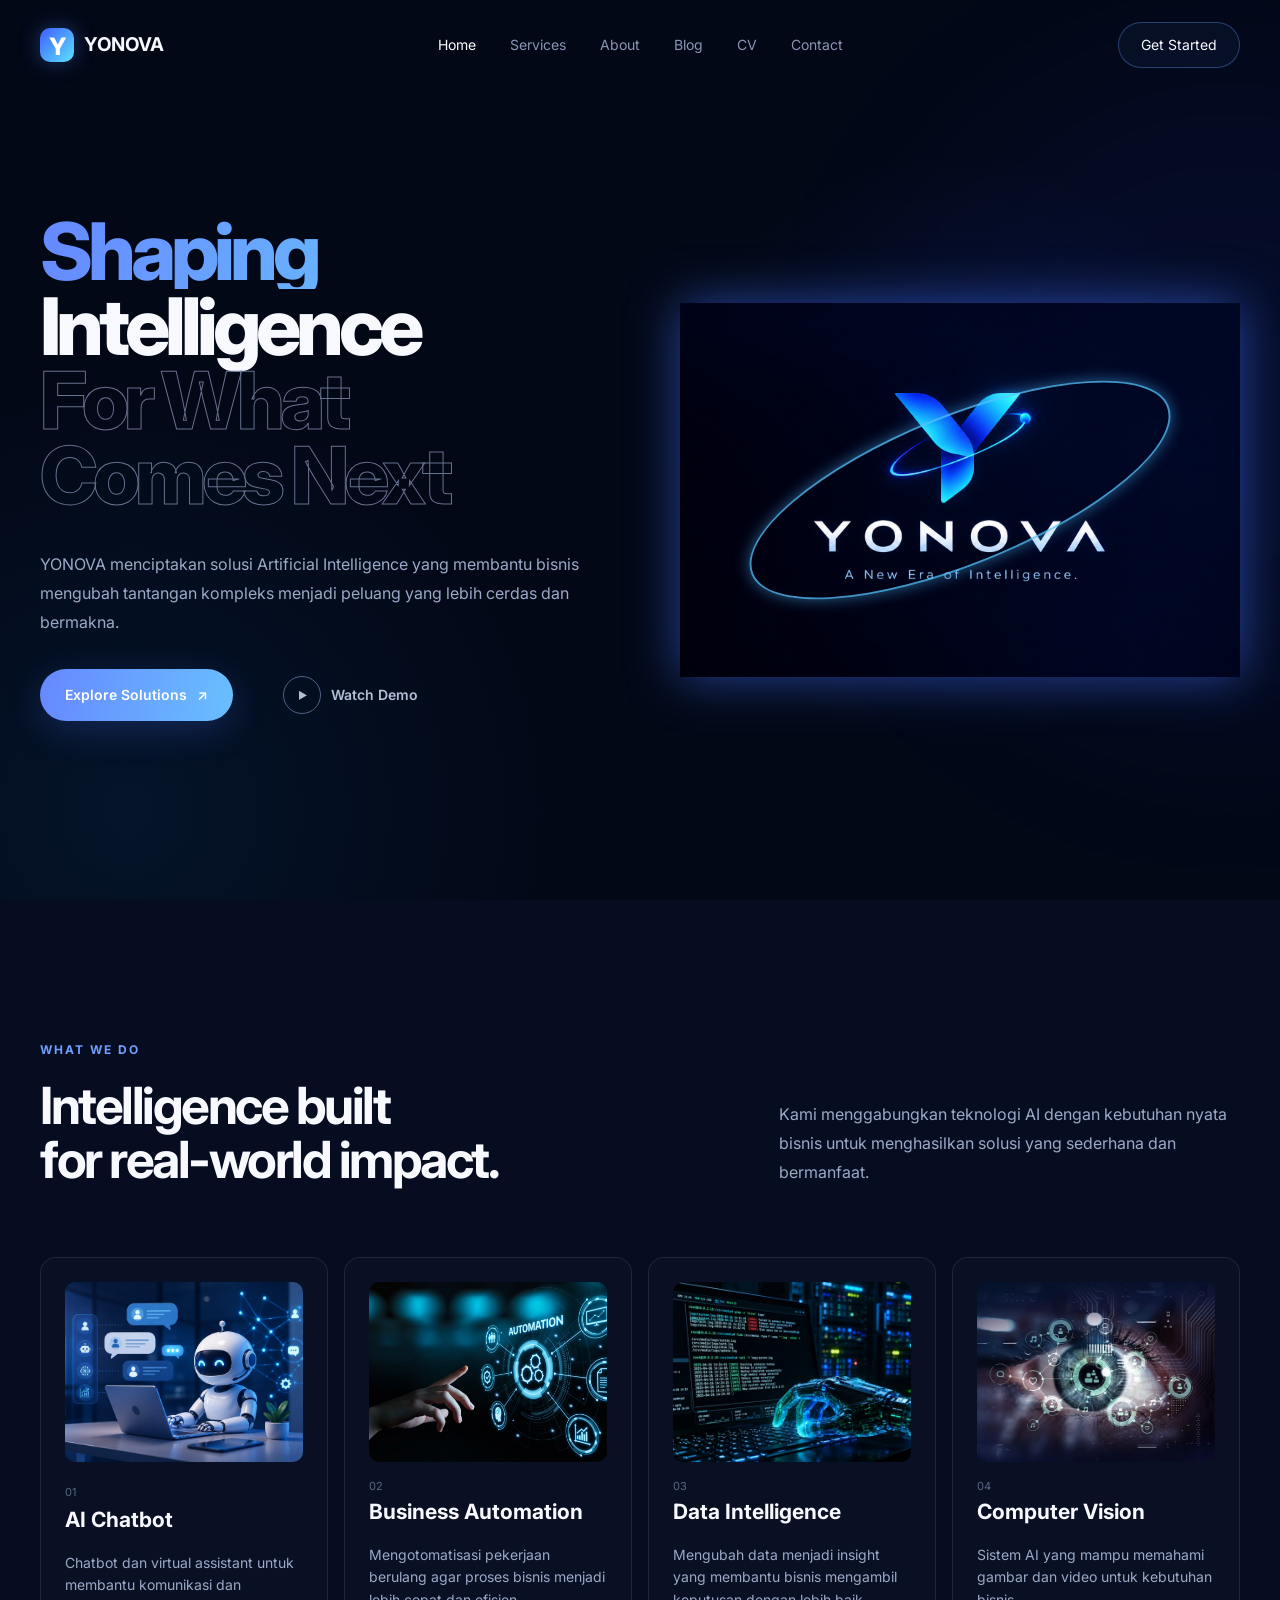
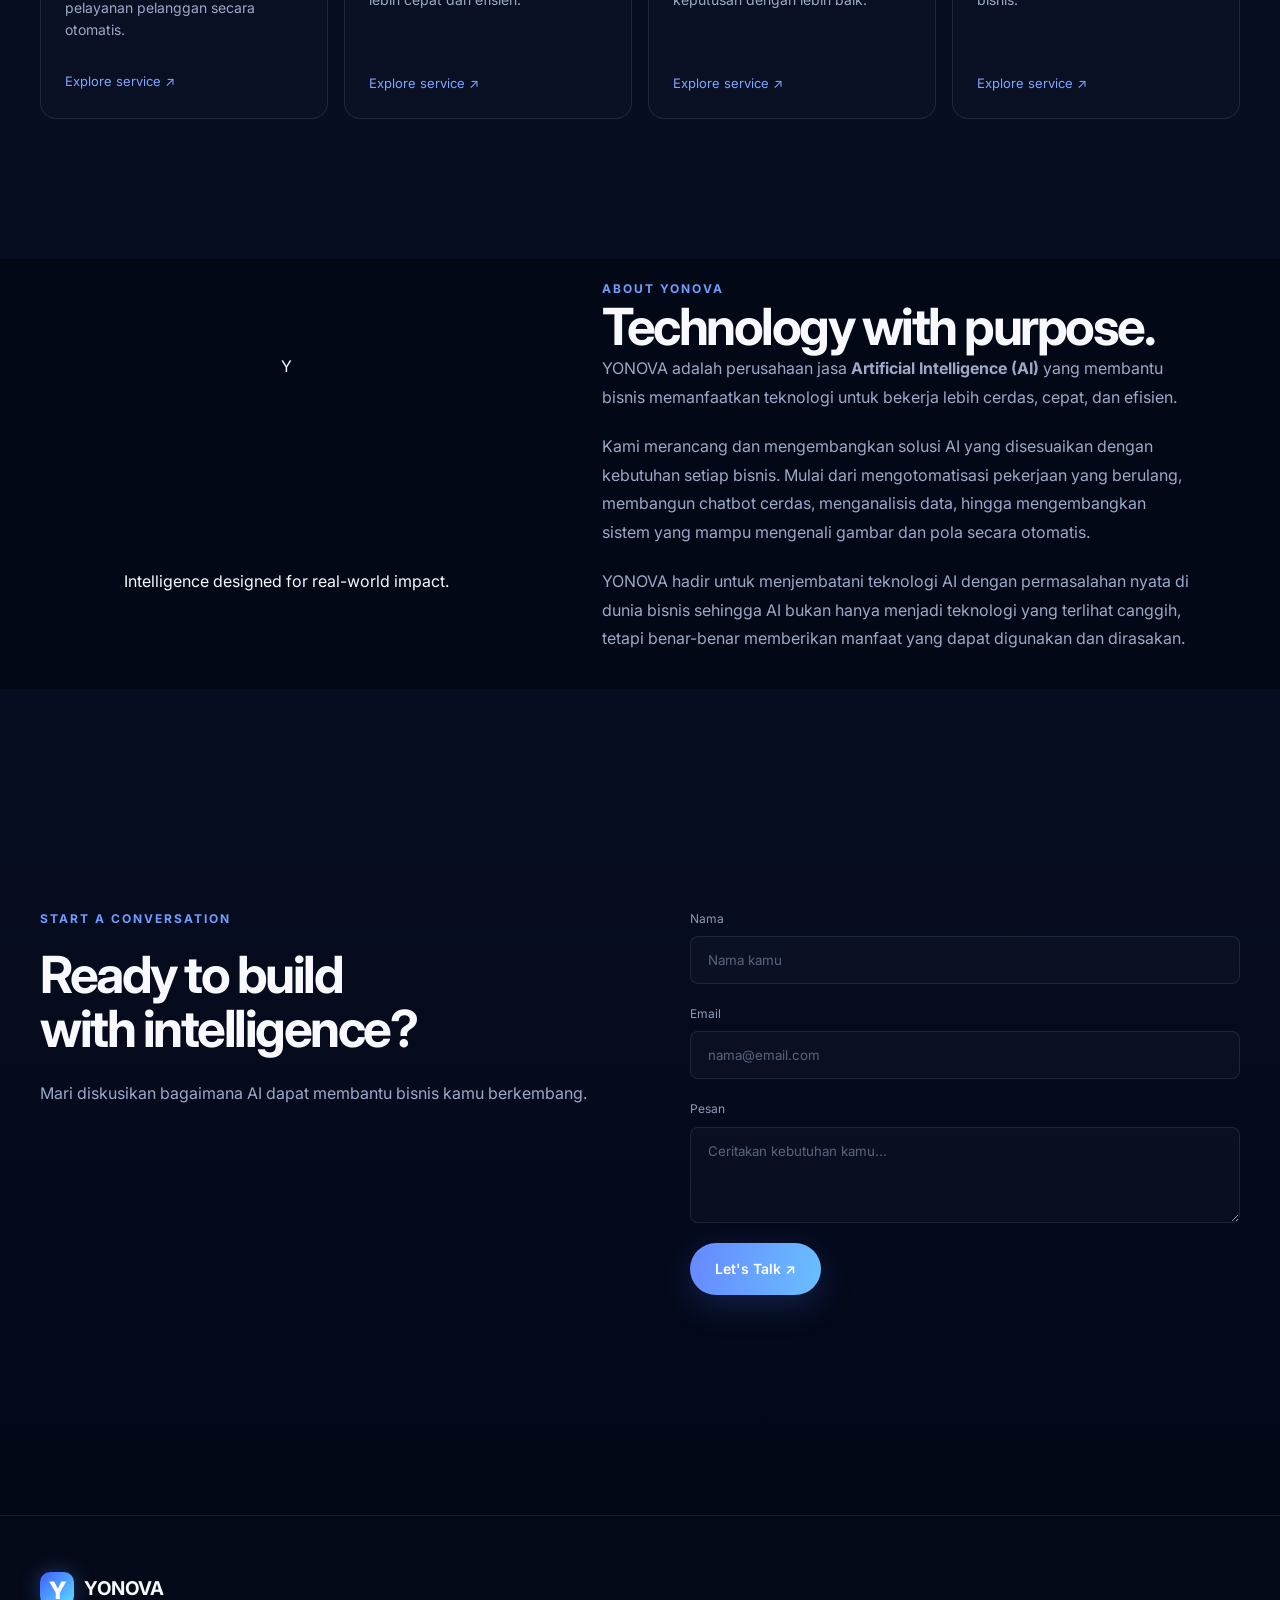
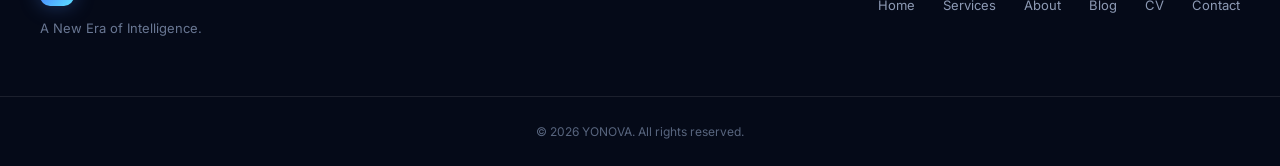
==== index.html @ 2d30fea6 "initial commit" ====
<!DOCTYPE html>
<html lang="id">
<head>
    <meta charset="UTF-8">
    <meta name="viewport" content="width=device-width, initial-scale=1.0">

    <title>YONOVA — A New Era of Intelligence</title>

    <meta 
        name="description"
        content="YONOVA menghadirkan solusi Artificial Intelligence untuk bisnis yang lebih cerdas, adaptif, dan efisien."
    >

    <!-- Google Font -->
    <link rel="preconnect" href="https://fonts.googleapis.com">
    <link rel="preconnect" href="https://fonts.gstatic.com" crossorigin>

    <link
        href="https://fonts.googleapis.com/css2?family=Inter:wght@400;500;600;700;800&display=swap"
        rel="stylesheet"
    >

    <!-- External CSS -->
    <link rel="stylesheet" href="assets/css/style.css">
</head>


<body>

    <!-- =========================
         NAVBAR
    ========================== -->
    <header class="navbar-wrapper">

        <nav class="navbar">

            <!-- Brand -->
            <a href="index.html" class="brand">

                <span class="brand-logo">Y</span>

                <span class="brand-name">
                    YONOVA
                </span>

            </a>


            <!-- Navigation -->
            <div class="nav-links">

                <a href="#home" class="active">
                    Home
                </a>

                <a href="#layanan">
                    Services
                </a>

                <a href="#tentang">
                    About
                </a>

                <a href="blog.html">
                    Blog
                </a>

                <a href="cv.html">
                    CV
                </a>

                <a href="#kontak">
                    Contact
                </a>

            </div>


            <!-- Navbar CTA -->
            <a href="#kontak" class="nav-button">
                Get Started
            </a>

        </nav>

    </header>



    <!-- =========================
         MAIN
    ========================== -->
    <main>


        <!-- =========================
             HERO
        ========================== -->
        <section id="home" class="hero">

            <div class="hero-container">


                <!-- LEFT CONTENT -->
                <div class="hero-content">

                    <div class="eyebrow">
                    </div>

                    <h1 class="hero-title">

                        <span class="gradient-text">
                            Shaping
                        </span>

                        <span class="solid-text">
                            Intelligence
                        </span>

                        <span class="outline-text">
                            For What
                        </span>

                        <span class="outline-text">
                            Comes Next
                        </span>

                    </h1>


                    <p class="hero-description">

                        YONOVA menciptakan solusi Artificial Intelligence
                        yang membantu bisnis mengubah tantangan kompleks
                        menjadi peluang yang lebih cerdas dan bermakna.

                    </p>


                    <!-- BUTTONS -->
                    <div class="hero-buttons">

                        <a href="#layanan" class="button button-primary">

                            Explore Solutions

                            <span>↗</span>

                        </a>


                        <a href="#tentang" class="button button-secondary">

                            <span class="play-circle">
                                ▶
                            </span>

                            Watch Demo

                        </a>

                    </div>


                    <!-- Small info -->
                    <div class="hero-bottom-info">

                    </div>

                </div>



                <!-- RIGHT VISUAL -->
                <div class="hero-visual">

                    <!-- Glow -->
                    <div class="visual-glow"></div>


                    <!-- Logo image -->
                    <div class="logo-container">

                        <img
                            src="assets/img/logo-yonova.png"
                            alt="YONOVA Logo"
                            class="hero-logo"
                        >

                    </div>


                    <!-- Orbit -->
                    <div class="orbit"></div>


                    <!-- Floating lights -->
                    <span class="light light-one"></span>
                    <span class="light light-two"></span>
                    <span class="light light-three"></span>

                </div>

            </div>

        </section>



        <!-- =========================
             SERVICES
        ========================== -->
        <section id="layanan" class="services section">

            <div class="section-container">


                <div class="section-header">

                    <div>

                        <p class="section-label">
                            WHAT WE DO
                        </p>

                        <h2>
                            Intelligence built<br>
                            for real-world impact.
                        </h2>

                    </div>


                    <p class="section-description">

                        Kami menggabungkan teknologi AI dengan
                        kebutuhan nyata bisnis untuk menghasilkan
                        solusi yang sederhana dan bermanfaat.

                    </p>

                </div>



                <div class="services-grid">


<!-- CARD 01: AI Chatbot -->
<article class="service-card">
    <div class="card-image">
        <img src="assets/img/chatbot.jpg" alt="AI Chatbot">
        <span class="card-number">01</span>
    </div>

    <div class="card-body">
  
        <h3>AI Chatbot</h3>
        <p>
            Chatbot dan virtual assistant untuk membantu komunikasi dan pelayanan pelanggan secara otomatis.
        </p>
        <a href="#kontak">Explore service ↗</a>
    </div>
</article>


                    <!-- CARD -->
                    <article class="service-card">
                        <div class="card-image"></div>
                        <img src="assets/img/Automation.jpg" alt="Business Automation">
                        <span class="card-number">
                            02
                        </span>

                        <h3>
                            Business Automation
                        </h3>

                        <p>
                            Mengotomatisasi pekerjaan berulang
                            agar proses bisnis menjadi lebih
                            cepat dan efisien.
                        </p>

                        <a href="#kontak">
                            Explore service ↗
                        </a>

                    </article>



                    <!-- CARD -->
                    <article class="service-card">
                        <div class="card-image"></div>
                        <img src="assets/img/datainteligent.jpg" alt="Data Intelligence">
                        <span class="card-number">
                            03
                        </span>

                        <h3>
                            Data Intelligence
                        </h3>

                        <p>
                            Mengubah data menjadi insight yang
                            membantu bisnis mengambil keputusan
                            dengan lebih baik.
                        </p>

                        <a href="#kontak">
                            Explore service ↗
                        </a>

                    </article>



                    <!-- CARD -->
                    <article class="service-card">
<div class="card-image"></div>
                        <img src="assets/img/Computer Vision.jpg" alt="Computer Vision">
                        <span class="card-number">
                            04
                        </span>

                        <h3>
                            Computer Vision
                        </h3>

                        <p>
                            Sistem AI yang mampu memahami gambar
                            dan video untuk kebutuhan bisnis.
                        </p>

                        <a href="#kontak">
                            Explore service ↗
                        </a>

                    </article>

                </div>

            </div>

        </section>



        <!-- ==================== ABOUT YONOVA ==================== -->
<section class="about-section" id="tentang">
    <div class="container about-container">

        <!-- Logo YONOVA -->
        <div class="about-visual">
            <div class="about-logo">
                <span>Y</span>

                <!-- Orbit -->
                <div class="logo-orbit"></div>

                <!-- Glowing dots -->
                <div class="orbit-dot dot-one"></div>
                <div class="orbit-dot dot-two"></div>
            </div>

            <p class="about-caption">
                Intelligence designed for real-world impact.
            </p>
        </div>

        <!-- Content -->
        <div class="about-content">

            <span class="section-label">
                ABOUT YONOVA
            </span>

            <h2>
                Technology with
                <span>purpose.</span>
            </h2>

            <p class="about-lead">
                YONOVA adalah perusahaan jasa
                <strong>Artificial Intelligence (AI)</strong>
                yang membantu bisnis memanfaatkan teknologi untuk
                bekerja lebih cerdas, cepat, dan efisien.
            </p>

            <p>
                Kami merancang dan mengembangkan solusi AI yang disesuaikan
                dengan kebutuhan setiap bisnis. Mulai dari mengotomatisasi
                pekerjaan yang berulang, membangun chatbot cerdas,
                menganalisis data, hingga mengembangkan sistem yang mampu
                mengenali gambar dan pola secara otomatis.
            </p>

            <p>
                YONOVA hadir untuk menjembatani teknologi AI dengan
                permasalahan nyata di dunia bisnis sehingga AI bukan hanya
                menjadi teknologi yang terlihat canggih, tetapi benar-benar
                memberikan manfaat yang dapat digunakan dan dirasakan.
            </p>

           
            </div>

        </div>

    </div>
</section>


        <!-- =========================
             CONTACT
        ========================== -->
        <section id="kontak" class="contact section">

            <div class="contact-container">


                <div class="contact-text">

                    <p class="section-label">
                        START A CONVERSATION
                    </p>

                    <h2>
                        Ready to build<br>
                        with intelligence?
                    </h2>

                    <p>
                        Mari diskusikan bagaimana AI dapat
                        membantu bisnis kamu berkembang.
                    </p>

                </div>



                <form class="contact-form">


                    <div class="form-group">

                        <label for="nama">
                            Nama
                        </label>

                        <input
                            type="text"
                            id="nama"
                            placeholder="Nama kamu"
                            required
                        >

                    </div>


                    <div class="form-group">

                        <label for="email">
                            Email
                        </label>

                        <input
                            type="email"
                            id="email"
                            placeholder="nama@email.com"
                            required
                        >

                    </div>


                    <div class="form-group">

                        <label for="pesan">
                            Pesan
                        </label>

                        <textarea
                            id="pesan"
                            rows="4"
                            placeholder="Ceritakan kebutuhan kamu..."
                            required
                        ></textarea>

                    </div>


                    <button
                        type="submit"
                        class="button button-primary"
                    >
                        Let's Talk ↗
                    </button>

                </form>

            </div>

        </section>

    </main>



    <!-- =========================
         FOOTER
    ========================== -->
    <footer class="footer">

        <div class="footer-container">


            <div class="footer-brand">

                <a href="#home" class="brand">

                    <span class="brand-logo">
                        Y
                    </span>

                    <span class="brand-name">
                        YONOVA
                    </span>

                </a>

                <p>
                    A New Era of Intelligence.
                </p>

            </div>



            <div class="footer-links">

                <a href="#home">Home</a>

                <a href="#layanan">Services</a>

                <a href="#tentang">About</a>

                <a href="blog.html">Blog</a>

                <a href="cv.html">CV</a>

                <a href="#kontak">Contact</a>

            </div>

        </div>


        <div class="copyright">

            © 2026 YONOVA. All rights reserved.

        </div>

    </footer>

</body>
</html>
---- assets/css/style.css ----
/* =========================================
   YONOVA
   Main stylesheet
========================================= */


/* =========================================
   VARIABLES
========================================= */

:root {

    --bg-main: #030817;
    --bg-secondary: #070d21;
    --bg-card: #080f25;

    --text-main: #f7f9ff;
    --text-secondary: #9ba9c7;
    --text-muted: #667492;

    --blue: #6d8cff;
    --cyan: #65dfff;

    --border: rgba(255, 255, 255, 0.09);

    --gradient:
        linear-gradient(
            120deg,
            #6485ff 0%,
            #76dfff 100%
        );

    --container: 1280px;

}


/* =========================================
   RESET
========================================= */

* {
    margin: 0;
    padding: 0;
    box-sizing: border-box;
}


html {
    scroll-behavior: smooth;
}


body {

    font-family: "Inter", sans-serif;

    background: var(--bg-main);

    color: var(--text-main);

    line-height: 1.6;

    overflow-x: hidden;

}


a {
    color: inherit;
    text-decoration: none;
}


img {
    display: block;
    max-width: 100%;
}


button,
input,
textarea {
    font-family: inherit;
}



/* =========================================
   NAVBAR
========================================= */

.navbar-wrapper {

    position: absolute;

    top: 0;
    left: 0;

    width: 100%;

    z-index: 100;

}


.navbar {

    width: min(
        calc(100% - 80px),
        var(--container)
    );

    margin: auto;

    height: 90px;

    display: flex;

    align-items: center;

    justify-content: space-between;

}


/* Brand */

.brand {

    display: flex;

    align-items: center;

    gap: 10px;

}


.brand-logo {

    width: 34px;
    height: 34px;

    display: grid;

    place-items: center;

    border-radius: 10px;

    font-size: 24px;

    font-weight: 800;

    color: white;

    background:
        linear-gradient(
            135deg,
            #405cff,
            #5ce2ff
        );

    box-shadow:
        0 0 20px rgba(80, 140, 255, 0.35);

}


.brand-name {

    font-size: 19px;

    font-weight: 700;

    letter-spacing: -0.5px;

}


/* Navigation */

.nav-links {

    display: flex;

    align-items: center;

    gap: 34px;

}


.nav-links a {

    color: #8996b3;

    font-size: 14px;

    transition: 0.3s ease;

}


.nav-links a:hover,
.nav-links a.active {

    color: white;

}


/* Navbar button */

.nav-button {

    padding: 11px 22px;

    border: 1px solid rgba(
        105,
        155,
        255,
        0.35
    );

    border-radius: 30px;

    font-size: 14px;

    background:
        rgba(72, 105, 180, 0.08);

    transition: 0.3s ease;

}


.nav-button:hover {

    background: rgba(
        92,
        139,
        255,
        0.18
    );

    border-color: var(--blue);

}



/* =========================================
   HERO
========================================= */

.hero {

    min-height: 100vh;

    position: relative;

    overflow: hidden;

    background:

        radial-gradient(
            circle at 75% 50%,
            rgba(55, 85, 255, 0.13),
            transparent 28%
        ),

        radial-gradient(
            circle at 10% 90%,
            rgba(20, 160, 255, 0.08),
            transparent 30%
        ),

        var(--bg-main);

}


.hero::before {

    content: "";

    position: absolute;

    width: 600px;
    height: 600px;

    right: -250px;
    top: 100px;

    background: rgba(
        39,
        69,
        255,
        0.08
    );

    filter: blur(100px);

    border-radius: 50%;

}


.hero-container {

    width: min(
        calc(100% - 80px),
        var(--container)
    );

    min-height: 100vh;

    margin: auto;

    display: grid;

    grid-template-columns:
        1.05fr
        0.95fr;

    align-items: center;

    gap: 40px;

    padding-top: 80px;

}


/* =========================================
   HERO TEXT
========================================= */

.hero-content {

    position: relative;

    z-index: 2;

}


.eyebrow {

    display: flex;

    align-items: center;

    gap: 12px;

    margin-bottom: 25px;

    color: #73a2ff;

    font-size: 12px;

    font-weight: 700;

    letter-spacing: 2.5px;

}


.eyebrow-line {

    width: 24px;

    height: 2px;

    background: var(--cyan);

    box-shadow:
        0 0 10px var(--cyan);

}


.hero-title {

    display: flex;

    flex-direction: column;

    font-size: clamp(
        58px,
        6.2vw,
        96px
    );

    line-height: 0.94;

    letter-spacing: -5px;

    font-weight: 800;

}


.hero-title span {

    display: block;

}


/* Gradient text */

.gradient-text {

    background:
        linear-gradient(
            110deg,
            #6687ff,
            #6bdfff
        );

    -webkit-background-clip: text;

    background-clip: text;

    color: transparent;

}


.solid-text {

    color: #f7f9ff;

}


.outline-text {

    color: transparent;

    -webkit-text-stroke:
        1px #65728e;

}


/* Description */

.hero-description {

    max-width: 560px;

    margin-top: 38px;

    color: var(--text-secondary);

    font-size: 16px;

    line-height: 1.8;

}


/* Buttons */

.hero-buttons {

    display: flex;

    align-items: center;

    gap: 25px;

    margin-top: 32px;

}


.button {

    display: inline-flex;

    align-items: center;

    justify-content: center;

    gap: 10px;

    min-height: 52px;

    padding: 0 25px;

    border-radius: 30px;

    font-size: 14px;

    font-weight: 600;

    transition: 0.3s ease;

}


.button-primary {

    color: white;

    background:
        linear-gradient(
            100deg,
            #6688ff,
            #69bfff
        );

    box-shadow:
        0 10px 35px rgba(
            68,
            116,
            255,
            0.22
        );

}


.button-primary:hover {

    transform: translateY(-3px);

    box-shadow:
        0 15px 45px rgba(
            68,
            116,
            255,
            0.4
        );

}


.button-secondary {

    color: #b4bfd6;

}


.button-secondary:hover {

    color: white;

}


.play-circle {

    width: 38px;
    height: 38px;

    display: grid;

    place-items: center;

    border: 1px solid #4f6287;

    border-radius: 50%;

    font-size: 10px;

}


/* Hero bottom info */

.hero-bottom-info {

    display: flex;

    align-items: flex-start;

    gap: 15px;

    margin-top: 70px;

    color: #7584a3;

    font-size: 11px;

    line-height: 1.6;

}


.hero-bottom-info .number {

    color: #73a5ff;

    font-weight: 700;

}



/* =========================================
   HERO VISUAL
========================================= */

.hero-visual {

    position: relative;

    min-height: 600px;

    display: grid;

    place-items: center;

}


.visual-glow {

    position: absolute;

    width: 390px;
    height: 390px;

    border-radius: 50%;

    background:
        radial-gradient(
            circle,
            rgba(63, 102, 255, 0.38),
            rgba(48, 212, 255, 0.08) 45%,
            transparent 70%
        );

    filter: blur(12px);

    animation: pulse 5s ease-in-out infinite;

}


@keyframes pulse {

    0%,
    100% {
        transform: scale(0.95);
        opacity: 0.75;
    }

    50% {
        transform: scale(1.08);
        opacity: 1;
    }

}


/* Logo */

.logo-container {

    position: relative;

    width: 560px;

    z-index: 3;

    filter:
        drop-shadow(
            0 0 25px
            rgba(66, 117, 255, 0.55)
        );

}


.hero-logo {

    width: 100%;

    object-fit: contain;

    /*
       Gambar logo kamu sudah memiliki
       background dark sehingga menyatu
       dengan hero.
    */

}


/* Orbit */

.orbit {

    position: absolute;

    width: 450px;
    height: 150px;

    border:
        2px solid
        rgba(86, 197, 255, 0.75);

    border-radius: 50%;

    transform:
        rotate(-22deg);

    box-shadow:
        0 0 15px
        rgba(73, 190, 255, 0.5);

    z-index: 4;

}


.light {

    position: absolute;

    width: 6px;
    height: 6px;

    border-radius: 50%;

    background: #78eaff;

    box-shadow:
        0 0 15px
        #78eaff;

}


.light-one {

    top: 22%;

    right: 15%;

}


.light-two {

    bottom: 22%;

    left: 12%;

}


.light-three {

    top: 38%;

    left: 5%;

}



/* =========================================
   GENERAL SECTION
========================================= */

.section {

    padding: 140px 0;

}


.section-container {

    width: min(
        calc(100% - 80px),
        var(--container)
    );

    margin: auto;

}


.section-label {

    color: #709eff;

    font-size: 12px;

    font-weight: 700;

    letter-spacing: 2px;

    margin-bottom: 20px;

}


.section-header {

    display: grid;

    grid-template-columns: 1fr 0.7fr;

    gap: 80px;

    align-items: end;

    margin-bottom: 70px;

}


.section-header h2,
.about-content h2,
.contact-text h2 {

    font-size: clamp(
        38px,
        4vw,
        58px
    );

    line-height: 1.05;

    letter-spacing: -2.5px;

}


.section-description {

    color: var(--text-secondary);

    line-height: 1.8;

    max-width: 470px;

}



/* =========================================
   SERVICES
========================================= */

.services {

    background: var(--bg-secondary);

}


.services-grid {

    display: grid;

    grid-template-columns:
        repeat(4, 1fr);

    gap: 16px;

}


.service-card {
    position: relative;
    border: 1px solid var(--border);
    border-radius: 16px;
    background: rgba(255, 255, 255, 0.015);
    padding: 24px;
    display: flex;
    flex-direction: column; /* Membuat isi kartu tersusun rapi ke bawah */
    transition: 0.4s ease;
}

.service-card img {
    width: 100%;
    height: 180px;
    object-fit: cover;
    border-radius: 10px;
    margin-bottom: 16px;
}

.service-card:hover {

    transform: translateY(-8px);

    border-color:
        rgba(100, 150, 255, 0.35);

    background:
        rgba(70, 100, 200, 0.05);

}


.card-number {

    color: #586781;

    font-size: 11px;

}


.service-icon {

    margin-top: 70px;

    margin-bottom: 25px;

    color: #72cfff;

    font-size: 30px;

}


.service-card h3 {

    font-size: 21px;

    margin-bottom: 15px;

}


.service-card p {
    color: var(--text-secondary);
    font-size: 14px;
    line-height: 1.6;
    margin-bottom: 20px; /* Memberi ruang agar tidak menempel ke tombol */
}


.service-card a {
    position: static;     /* Hapus absolute agar tidak menabrak */
    margin-top: auto;     /* Otomatis mendorong tombol rapi ke paling bawah */
    color: #7da6ff;
    font-size: 13px;
    display: inline-block;
    padding-top: 10px;
}


/* =========================================
   ABOUT
========================================= */

.about {

    background: var(--bg-main);

}


.about-container {

    width: min(
        calc(100% - 80px),
        1100px
    );

    margin: auto;

    display: grid;

    grid-template-columns: 0.8fr 1.2fr;

    align-items: center;

    gap: 120px;

}


.about-visual {

    position: relative;

    height: 430px;

    display: grid;

    place-items: center;

}


.about-circle {

    position: absolute;

    width: 300px;
    height: 300px;

    border-radius: 50%;

    background:
        radial-gradient(
            circle at 35% 30%,
            #78e8ff,
            #3358ff 45%,
            #08102d 75%
        );

    filter:
        drop-shadow(
            0 0 60px
            rgba(55, 104, 255, 0.45)
        );

}


.about-y {

    position: relative;

    z-index: 2;

    font-size: 180px;

    font-weight: 800;

    color: white;

    text-shadow:
        0 0 40px
        rgba(100, 190, 255, 0.8);

}


.about-content > p:not(.section-label) {

    color: var(--text-secondary);

    line-height: 1.8;

    margin-bottom: 20px;

}


.about-list {

    margin-top: 35px;

    display: flex;

    flex-direction: column;

    gap: 15px;

    color: #bdc8df;

    font-size: 14px;

}


.about-list span {

    display: inline-grid;

    place-items: center;

    width: 22px;
    height: 22px;

    margin-right: 10px;

    border-radius: 50%;

    background: rgba(
        80,
        140,
        255,
        0.15
    );

    color: #79b6ff;

}



/* =========================================
   CONTACT
========================================= */

.contact {

    background:
        linear-gradient(
            180deg,
            var(--bg-secondary),
            #030817
        );

}


.contact-container {

    width: min(
        calc(100% - 80px),
        var(--container)
    );

    margin: auto;

    display: grid;

    grid-template-columns:
        1fr 1fr;

    gap: 100px;

    padding: 80px 0;

}


.contact-text > p:last-child {

    margin-top: 25px;

    color: var(--text-secondary);

}


.contact-form {

    display: flex;

    flex-direction: column;

    gap: 20px;

}


.form-group {

    display: flex;

    flex-direction: column;

    gap: 8px;

}


.form-group label {

    font-size: 12px;

    color: #8e9ab4;

}


.form-group input,
.form-group textarea {

    width: 100%;

    padding: 15px 17px;

    border:
        1px solid var(--border);

    outline: none;

    border-radius: 8px;

    background:
        rgba(255, 255, 255, 0.025);

    color: white;

    resize: vertical;

    transition: 0.3s ease;

}


.form-group input:focus,
.form-group textarea:focus {

    border-color: #638fff;

    box-shadow:
        0 0 0 3px
        rgba(80, 130, 255, 0.08);

}


.form-group input::placeholder,
.form-group textarea::placeholder {

    color: #58657e;

}


.contact-form .button {

    border: none;

    cursor: pointer;

    align-self: flex-start;

}



/* =========================================
   FOOTER
========================================= */

.footer {

    border-top:
        1px solid var(--border);

    background: #050a18;

}


.footer-container {

    width: min(
        calc(100% - 80px),
        var(--container)
    );

    margin: auto;

    min-height: 180px;

    display: flex;

    align-items: center;

    justify-content: space-between;

}


.footer-brand p {

    margin-top: 12px;

    color: #697793;

    font-size: 13px;

}


.footer-links {

    display: flex;

    gap: 28px;

}


.footer-links a {

    color: #8d9ab4;

    font-size: 13px;

    transition: 0.3s;

}


.footer-links a:hover {

    color: white;

}


.copyright {

    padding: 25px;

    border-top:
        1px solid var(--border);

    text-align: center;

    color: #58657e;

    font-size: 12px;

}



/* =========================================
   RESPONSIVE TABLET
========================================= */

@media (max-width: 1000px) {


    .nav-links {

        gap: 18px;

    }


    .hero-container {

        grid-template-columns: 1fr;

        padding-top: 150px;

    }


    .hero-content {

        text-align: center;

    }


    .eyebrow {

        justify-content: center;

    }


    .hero-description {

        margin-left: auto;
        margin-right: auto;

    }


    .hero-buttons {

        justify-content: center;

    }


    .hero-bottom-info {

        justify-content: center;

    }


    .hero-visual {

        min-height: 450px;

    }


    .logo-container {

        width: 480px;

    }


    .services-grid {

        grid-template-columns:
            repeat(2, 1fr);

    }


    .section-header {

        grid-template-columns: 1fr;

        gap: 20px;

    }


    .about-container {

        grid-template-columns: 1fr;

        gap: 50px;

    }


    .contact-container {

        grid-template-columns: 1fr;

        gap: 60px;

    }

}



/* =========================================
   RESPONSIVE MOBILE
========================================= */

@media (max-width: 700px) {


    .navbar {

        width: calc(100% - 40px);

        height: 75px;

    }


    .nav-links {

        display: none;

    }


    .nav-button {

        padding: 9px 16px;

        font-size: 12px;

    }


    .hero-container,
    .section-container,
    .contact-container {

        width: calc(100% - 40px);

    }


    .hero-container {

        padding-top: 120px;

    }


    .hero-title {

        font-size: clamp(
            48px,
            14vw,
            70px
        );

        letter-spacing: -3px;

    }


    .hero-description {

        font-size: 14px;

    }


    .hero-buttons {

        flex-direction: column;

        gap: 10px;

    }


    .hero-visual {

        min-height: 350px;

    }


    .logo-container {

        width: 100%;

        max-width: 400px;

    }


    .orbit {

        width: 320px;
        height: 110px;

    }


    .visual-glow {

        width: 260px;
        height: 260px;

    }


    .section {

        padding: 90px 0;

    }


    .section-header h2,
    .about-content h2,
    .contact-text h2 {

        font-size: 38px;

    }


    .services-grid {

        grid-template-columns: 1fr;

    }


    .service-card {

        min-height: 350px;

    }


    .about-container {

        width: calc(100% - 40px);

    }


    .about-circle {

        width: 240px;
        height: 240px;

    }


    .about-y {

        font-size: 140px;

    }


    .footer-container {

        width: calc(100% - 40px);

        padding: 40px 0;

        flex-direction: column;

        align-items: flex-start;

        gap: 35px;

    }


    .footer-links {

        flex-wrap: wrap;

        gap: 15px 25px;

    }

}
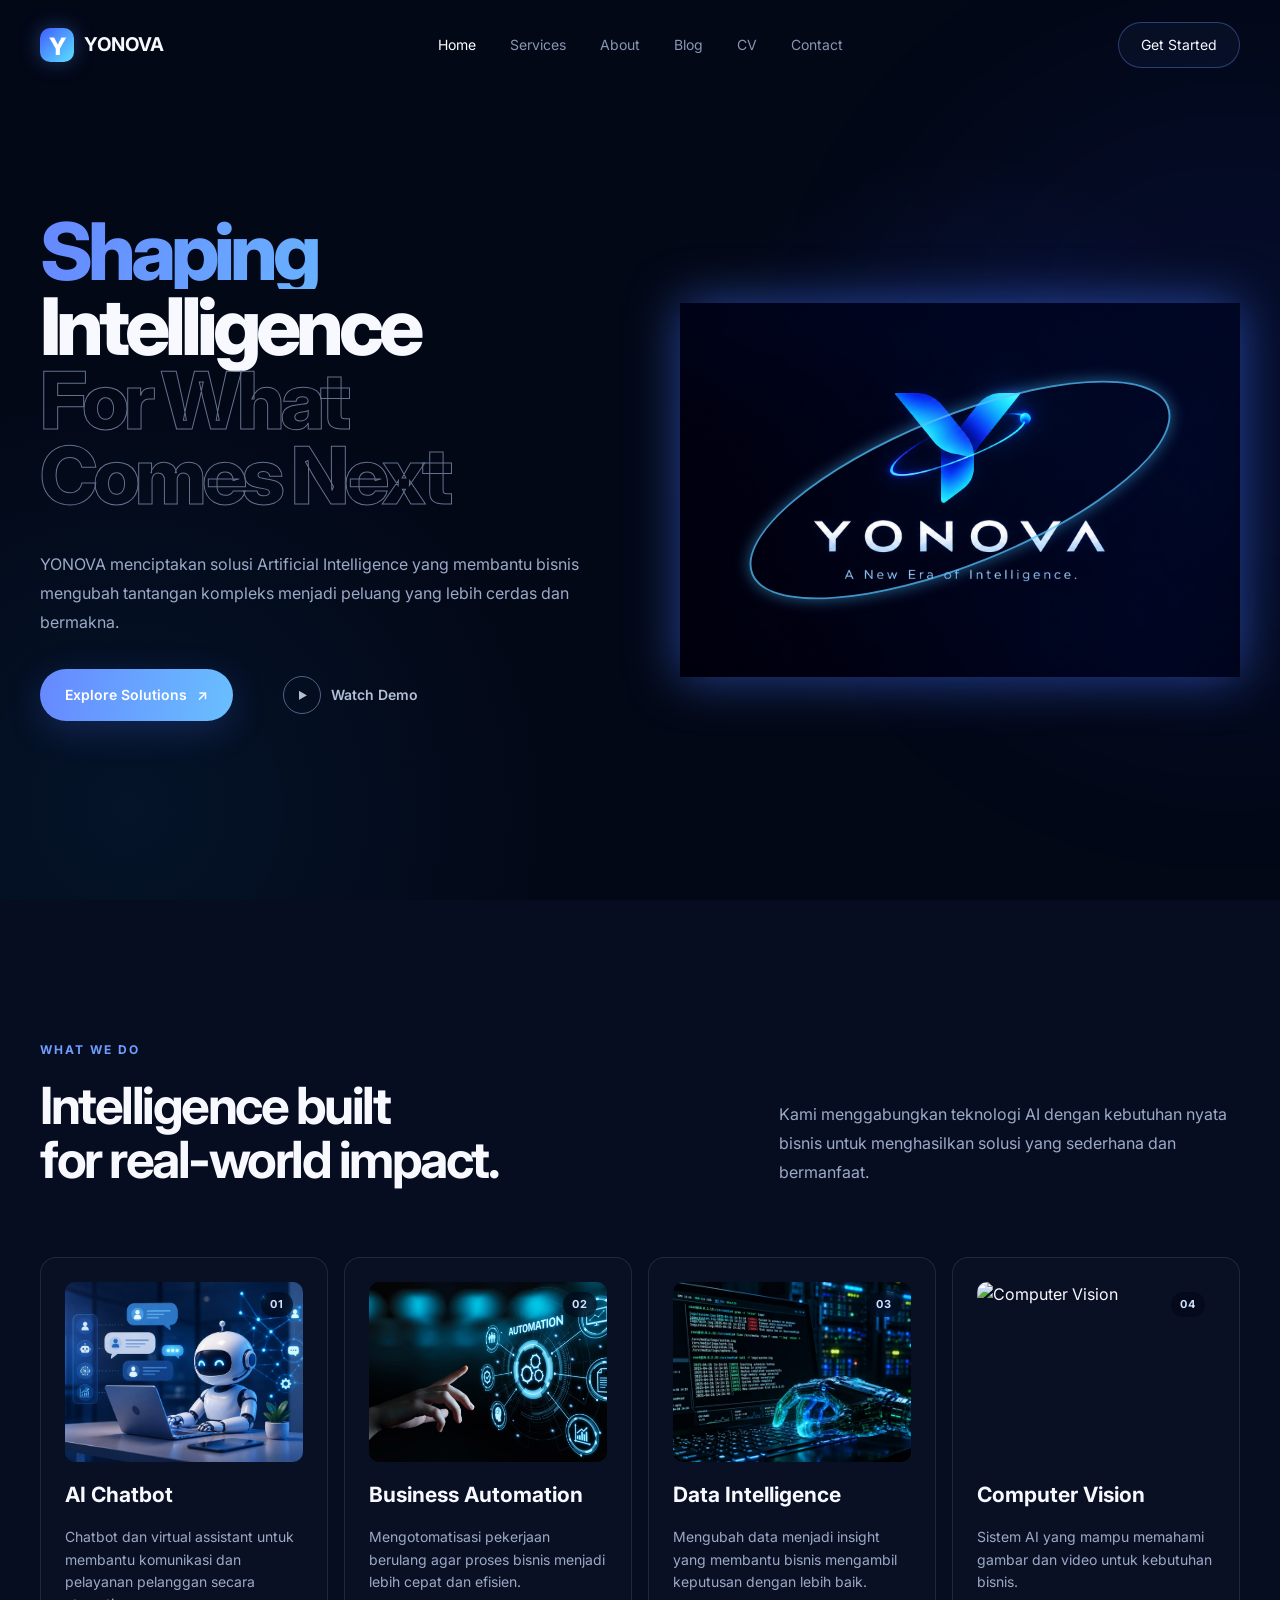
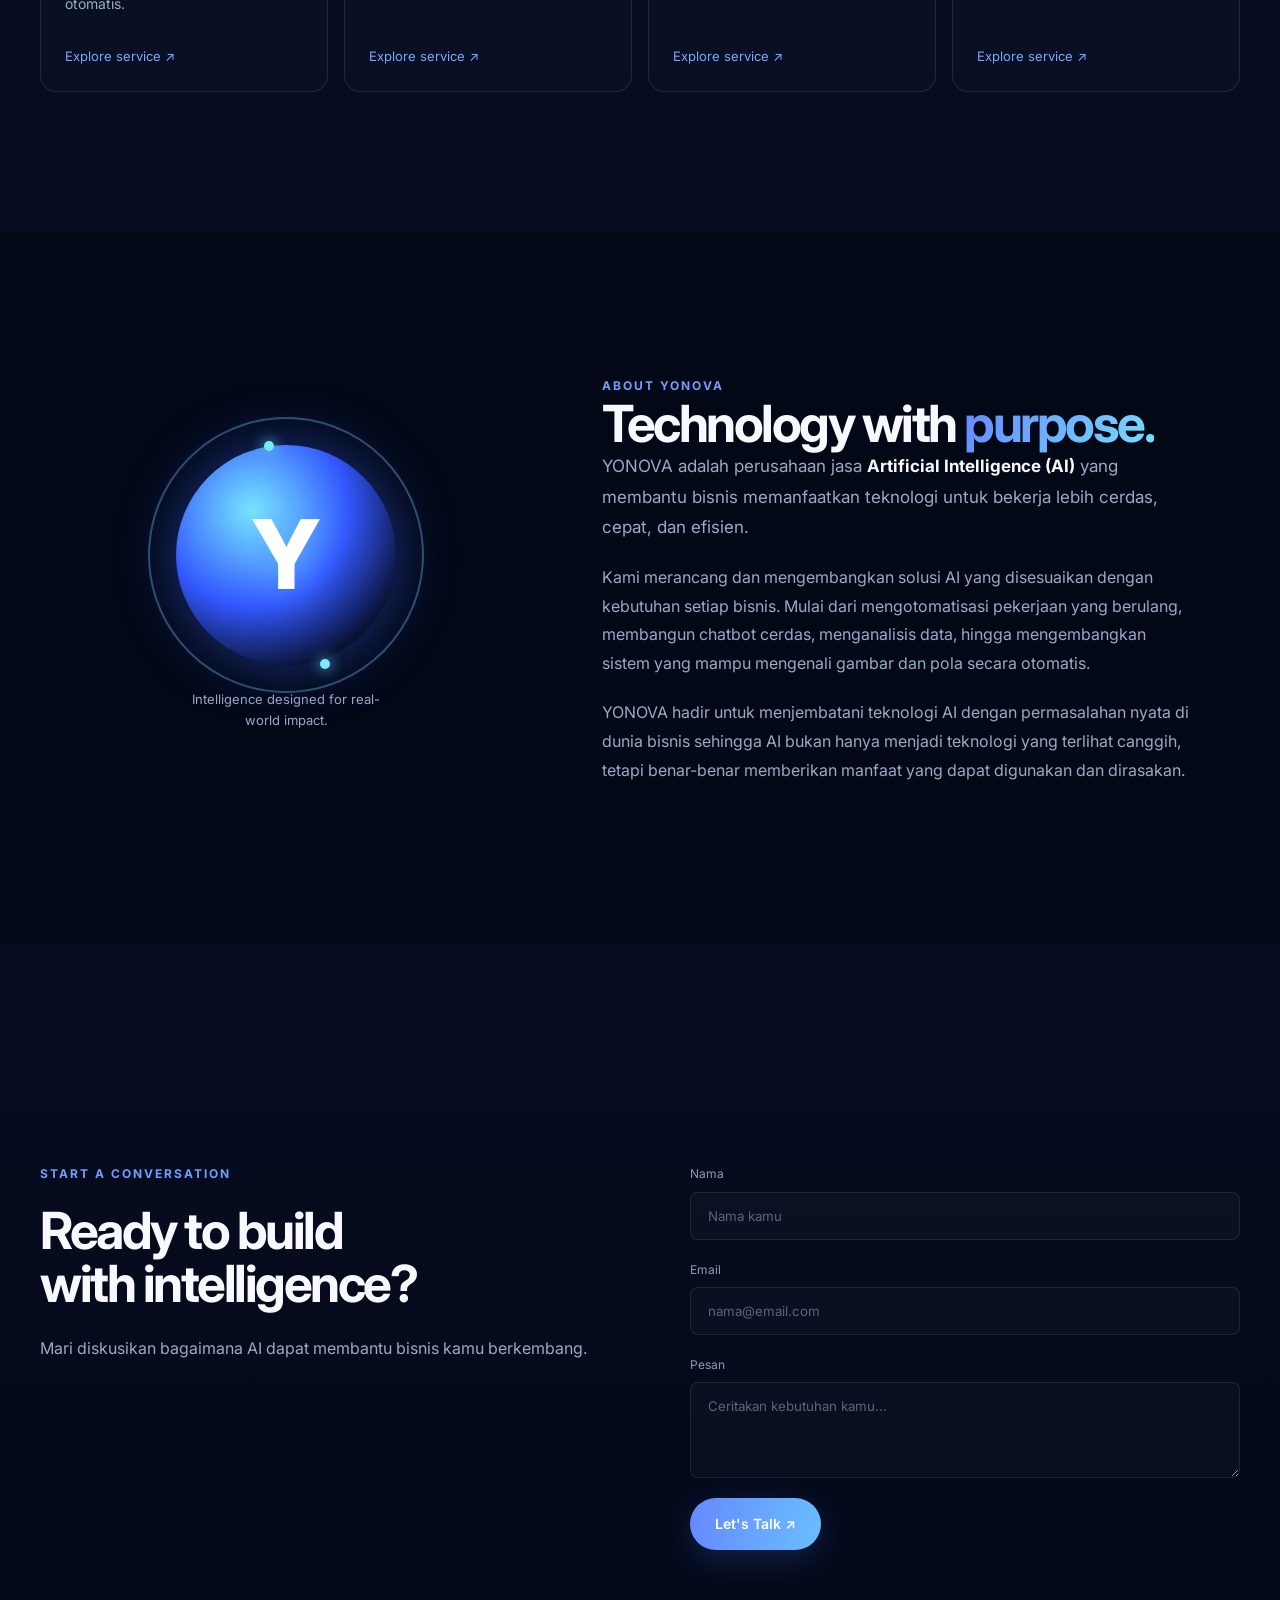
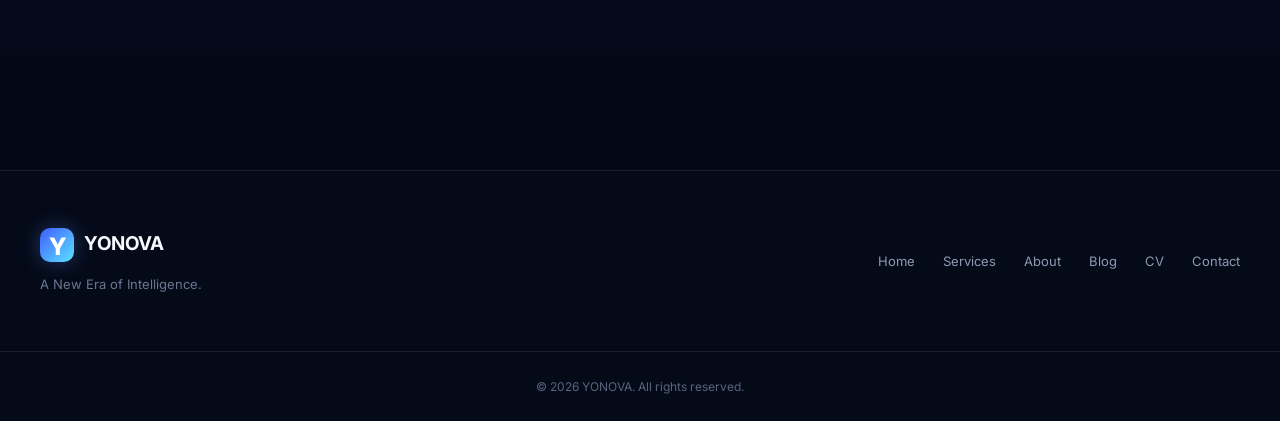
==== commit c9582ef0: "Add YONOVA blog and CV pages" ====
--- a/index.html
+++ b/index.html
@@ -47,7 +47,7 @@
 
 
             <!-- Navigation -->
-            <div class="nav-links">
+            <div class="nav-links" id="navLinks">
 
                 <a href="#home" class="active">
                     Home
@@ -80,6 +80,20 @@
             <a href="#kontak" class="nav-button">
                 Get Started
             </a>
+
+            <!-- Mobile menu toggle -->
+            <button
+                type="button"
+                class="nav-toggle"
+                id="navToggle"
+                aria-label="Buka menu navigasi"
+                aria-expanded="false"
+                aria-controls="navLinks"
+            >
+                <span></span>
+                <span></span>
+                <span></span>
+            </button>
 
         </nav>
 
@@ -246,97 +260,75 @@
                 <div class="services-grid">
 
 
-<!-- CARD 01: AI Chatbot -->
-<article class="service-card">
-    <div class="card-image">
-        <img src="assets/img/chatbot.jpg" alt="AI Chatbot">
-        <span class="card-number">01</span>
-    </div>
-
-    <div class="card-body">
-  
-        <h3>AI Chatbot</h3>
-        <p>
-            Chatbot dan virtual assistant untuk membantu komunikasi dan pelayanan pelanggan secara otomatis.
-        </p>
-        <a href="#kontak">Explore service ↗</a>
-    </div>
-</article>
-
-
-                    <!-- CARD -->
+                    <!-- CARD 01: AI Chatbot -->
                     <article class="service-card">
-                        <div class="card-image"></div>
-                        <img src="assets/img/Automation.jpg" alt="Business Automation">
-                        <span class="card-number">
-                            02
-                        </span>
-
-                        <h3>
-                            Business Automation
-                        </h3>
-
-                        <p>
-                            Mengotomatisasi pekerjaan berulang
-                            agar proses bisnis menjadi lebih
-                            cepat dan efisien.
-                        </p>
-
-                        <a href="#kontak">
-                            Explore service ↗
-                        </a>
-
+                        <div class="card-image">
+                            <img src="assets/img/chatbot.jpg" alt="AI Chatbot">
+                            <span class="card-number">01</span>
+                        </div>
+
+                        <div class="card-body">
+                            <h3>AI Chatbot</h3>
+                            <p>
+                                Chatbot dan virtual assistant untuk membantu
+                                komunikasi dan pelayanan pelanggan secara otomatis.
+                            </p>
+                            <a href="#kontak">Explore service ↗</a>
+                        </div>
                     </article>
 
 
-
-                    <!-- CARD -->
+                    <!-- CARD 02: Business Automation -->
                     <article class="service-card">
-                        <div class="card-image"></div>
-                        <img src="assets/img/datainteligent.jpg" alt="Data Intelligence">
-                        <span class="card-number">
-                            03
-                        </span>
-
-                        <h3>
-                            Data Intelligence
-                        </h3>
-
-                        <p>
-                            Mengubah data menjadi insight yang
-                            membantu bisnis mengambil keputusan
-                            dengan lebih baik.
-                        </p>
-
-                        <a href="#kontak">
-                            Explore service ↗
-                        </a>
-
+                        <div class="card-image">
+                            <img src="assets/img/Automation.jpg" alt="Business Automation">
+                            <span class="card-number">02</span>
+                        </div>
+
+                        <div class="card-body">
+                            <h3>Business Automation</h3>
+                            <p>
+                                Mengotomatisasi pekerjaan berulang
+                                agar proses bisnis menjadi lebih
+                                cepat dan efisien.
+                            </p>
+                            <a href="#kontak">Explore service ↗</a>
+                        </div>
                     </article>
 
-
-
-                    <!-- CARD -->
+                    <!-- CARD 03: Data Intelligence -->
                     <article class="service-card">
-<div class="card-image"></div>
-                        <img src="assets/img/Computer Vision.jpg" alt="Computer Vision">
-                        <span class="card-number">
-                            04
-                        </span>
-
-                        <h3>
-                            Computer Vision
-                        </h3>
-
-                        <p>
-                            Sistem AI yang mampu memahami gambar
-                            dan video untuk kebutuhan bisnis.
-                        </p>
-
-                        <a href="#kontak">
-                            Explore service ↗
-                        </a>
-
+                        <div class="card-image">
+                            <img src="assets/img/datainteligent.jpg" alt="Data Intelligence">
+                            <span class="card-number">03</span>
+                        </div>
+
+                        <div class="card-body">
+                            <h3>Data Intelligence</h3>
+                            <p>
+                                Mengubah data menjadi insight yang
+                                membantu bisnis mengambil keputusan
+                                dengan lebih baik.
+                            </p>
+                            <a href="#kontak">Explore service ↗</a>
+                        </div>
+                    </article>
+
+                    <!-- CARD 04: Computer Vision -->
+                    <article class="service-card">
+                        <div class="card-image">
+                            <img src="assets/img/computer-vision.jpg" alt="Computer Vision">
+                            <span class="card-number">04</span>
+                        </div>
+
+                        <div class="card-body">
+                            <h3>Computer Vision</h3>
+                            <p>
+                                Sistem AI yang mampu memahami gambar
+                                dan video untuk kebutuhan bisnis.
+                            </p>
+                            <a href="#kontak">Explore service ↗</a>
+                        </div>
                     </article>
 
                 </div>
@@ -565,5 +557,28 @@
 
     </footer>
 
+
+    <!-- =========================
+         MOBILE NAV SCRIPT
+    ========================== -->
+    <script>
+        const navToggle = document.getElementById('navToggle');
+        const navLinks = document.getElementById('navLinks');
+
+        navToggle.addEventListener('click', () => {
+            const isOpen = navLinks.classList.toggle('open');
+            navToggle.classList.toggle('open', isOpen);
+            navToggle.setAttribute('aria-expanded', isOpen);
+        });
+
+        navLinks.querySelectorAll('a').forEach((link) => {
+            link.addEventListener('click', () => {
+                navLinks.classList.remove('open');
+                navToggle.classList.remove('open');
+                navToggle.setAttribute('aria-expanded', 'false');
+            });
+        });
+    </script>
+
 </body>
 </html>
--- a/assets/css/style.css
+++ b/assets/css/style.css
@@ -246,6 +246,57 @@
 
     border-color: var(--blue);
 
+}
+
+
+/* Mobile nav toggle (hamburger) */
+
+.nav-toggle {
+
+    display: none;
+
+    flex-direction: column;
+
+    justify-content: center;
+
+    gap: 5px;
+
+    width: 40px;
+    height: 40px;
+
+    border: none;
+
+    background: transparent;
+
+    cursor: pointer;
+
+}
+
+
+.nav-toggle span {
+
+    width: 22px;
+    height: 2px;
+
+    background: var(--text-main);
+
+    border-radius: 2px;
+
+    transition: 0.3s ease;
+
+}
+
+
+.nav-toggle.open span:nth-child(1) {
+    transform: translateY(7px) rotate(45deg);
+}
+
+.nav-toggle.open span:nth-child(2) {
+    opacity: 0;
+}
+
+.nav-toggle.open span:nth-child(3) {
+    transform: translateY(-7px) rotate(-45deg);
 }
 
 
@@ -883,12 +934,23 @@
     transition: 0.4s ease;
 }
 
+.card-image {
+    position: relative;
+    margin-bottom: 16px;
+}
+
 .service-card img {
     width: 100%;
     height: 180px;
     object-fit: cover;
     border-radius: 10px;
-    margin-bottom: 16px;
+    display: block;
+}
+
+.card-body {
+    display: flex;
+    flex-direction: column;
+    flex: 1;
 }
 
 .service-card:hover {
@@ -906,9 +968,24 @@
 
 .card-number {
 
-    color: #586781;
+    position: absolute;
+
+    top: 10px;
+    right: 10px;
+
+    padding: 4px 9px;
+
+    border-radius: 20px;
+
+    background: rgba(3, 8, 23, 0.65);
+
+    backdrop-filter: blur(4px);
+
+    color: #cfe0ff;
 
     font-size: 11px;
+    font-weight: 700;
+    letter-spacing: 1px;
 
 }
 
@@ -957,14 +1034,16 @@
    ABOUT
 ========================================= */
 
-.about {
+.about-section {
 
     background: var(--bg-main);
 
-}
-
-
-.about-container {
+    padding: 140px 0;
+
+}
+
+
+.container {
 
     width: min(
         calc(100% - 80px),
@@ -973,6 +1052,18 @@
 
     margin: auto;
 
+}
+
+
+.about-container {
+
+    width: min(
+        calc(100% - 80px),
+        1100px
+    );
+
+    margin: auto;
+
     display: grid;
 
     grid-template-columns: 0.8fr 1.2fr;
@@ -988,11 +1079,159 @@
 
     position: relative;
 
-    height: 430px;
+    height: 340px;
+
+    display: flex;
+
+    flex-direction: column;
+
+    align-items: center;
+
+    justify-content: center;
+
+    gap: 24px;
+
+}
+
+
+/* Big gradient "Y" mark with orbit rings */
+
+.about-logo {
+
+    position: relative;
+
+    width: 220px;
+    height: 220px;
 
     display: grid;
 
     place-items: center;
+
+    border-radius: 50%;
+
+    background:
+        radial-gradient(
+            circle at 35% 30%,
+            #78e8ff,
+            #3358ff 45%,
+            #08102d 78%
+        );
+
+    box-shadow:
+        0 0 60px
+        rgba(55, 104, 255, 0.45);
+
+}
+
+
+.about-logo span {
+
+    position: relative;
+
+    z-index: 2;
+
+    font-size: 96px;
+
+    font-weight: 800;
+
+    color: white;
+
+    text-shadow:
+        0 0 40px
+        rgba(100, 190, 255, 0.8);
+
+}
+
+
+.logo-orbit {
+
+    position: absolute;
+
+    inset: -28px;
+
+    border: 2px solid rgba(120, 200, 255, 0.35);
+
+    border-radius: 50%;
+
+    transform: rotate(-18deg);
+
+}
+
+
+.orbit-dot {
+
+    position: absolute;
+
+    width: 10px;
+    height: 10px;
+
+    border-radius: 50%;
+
+    background: #78eaff;
+
+    box-shadow: 0 0 14px #78eaff;
+
+}
+
+
+.orbit-dot.dot-one {
+
+    top: -4px;
+    left: 40%;
+
+}
+
+
+.orbit-dot.dot-two {
+
+    bottom: -4px;
+    right: 30%;
+
+}
+
+
+.about-caption {
+
+    color: var(--text-secondary);
+
+    font-size: 13px;
+
+    text-align: center;
+
+    max-width: 220px;
+
+}
+
+
+.about-content h2 span {
+
+    background: var(--gradient);
+
+    -webkit-background-clip: text;
+
+    background-clip: text;
+
+    color: transparent;
+
+}
+
+
+.about-lead {
+
+    color: var(--text-secondary);
+
+    font-size: 17px;
+
+    line-height: 1.8;
+
+    margin-bottom: 20px;
+
+}
+
+
+.about-lead strong {
+
+    color: var(--text-main);
 
 }
 
@@ -1447,18 +1686,64 @@
     }
 
 
+    .nav-button {
+
+        display: none;
+
+    }
+
+
+    .nav-toggle {
+
+        display: flex;
+
+    }
+
+
     .nav-links {
 
-        display: none;
-
-    }
-
-
-    .nav-button {
-
-        padding: 9px 16px;
-
-        font-size: 12px;
+        position: absolute;
+
+        top: 75px;
+        left: 0;
+
+        width: 100%;
+
+        flex-direction: column;
+
+        align-items: flex-start;
+
+        gap: 0;
+
+        padding: 10px 20px 20px;
+
+        background: rgba(3, 8, 23, 0.98);
+
+        border-bottom: 1px solid var(--border);
+
+        max-height: 0;
+
+        overflow: hidden;
+
+        transition: max-height 0.35s ease;
+
+    }
+
+
+    .nav-links.open {
+
+        max-height: 400px;
+
+    }
+
+
+    .nav-links a {
+
+        width: 100%;
+
+        padding: 12px 0;
+
+        border-bottom: 1px solid var(--border);
 
     }
 
@@ -1540,9 +1825,25 @@
     }
 
 
-    .section {
+    .section,
+    .about-section {
 
         padding: 90px 0;
+
+    }
+
+
+    .about-logo {
+
+        width: 170px;
+        height: 170px;
+
+    }
+
+
+    .about-logo span {
+
+        font-size: 72px;
 
     }
 
